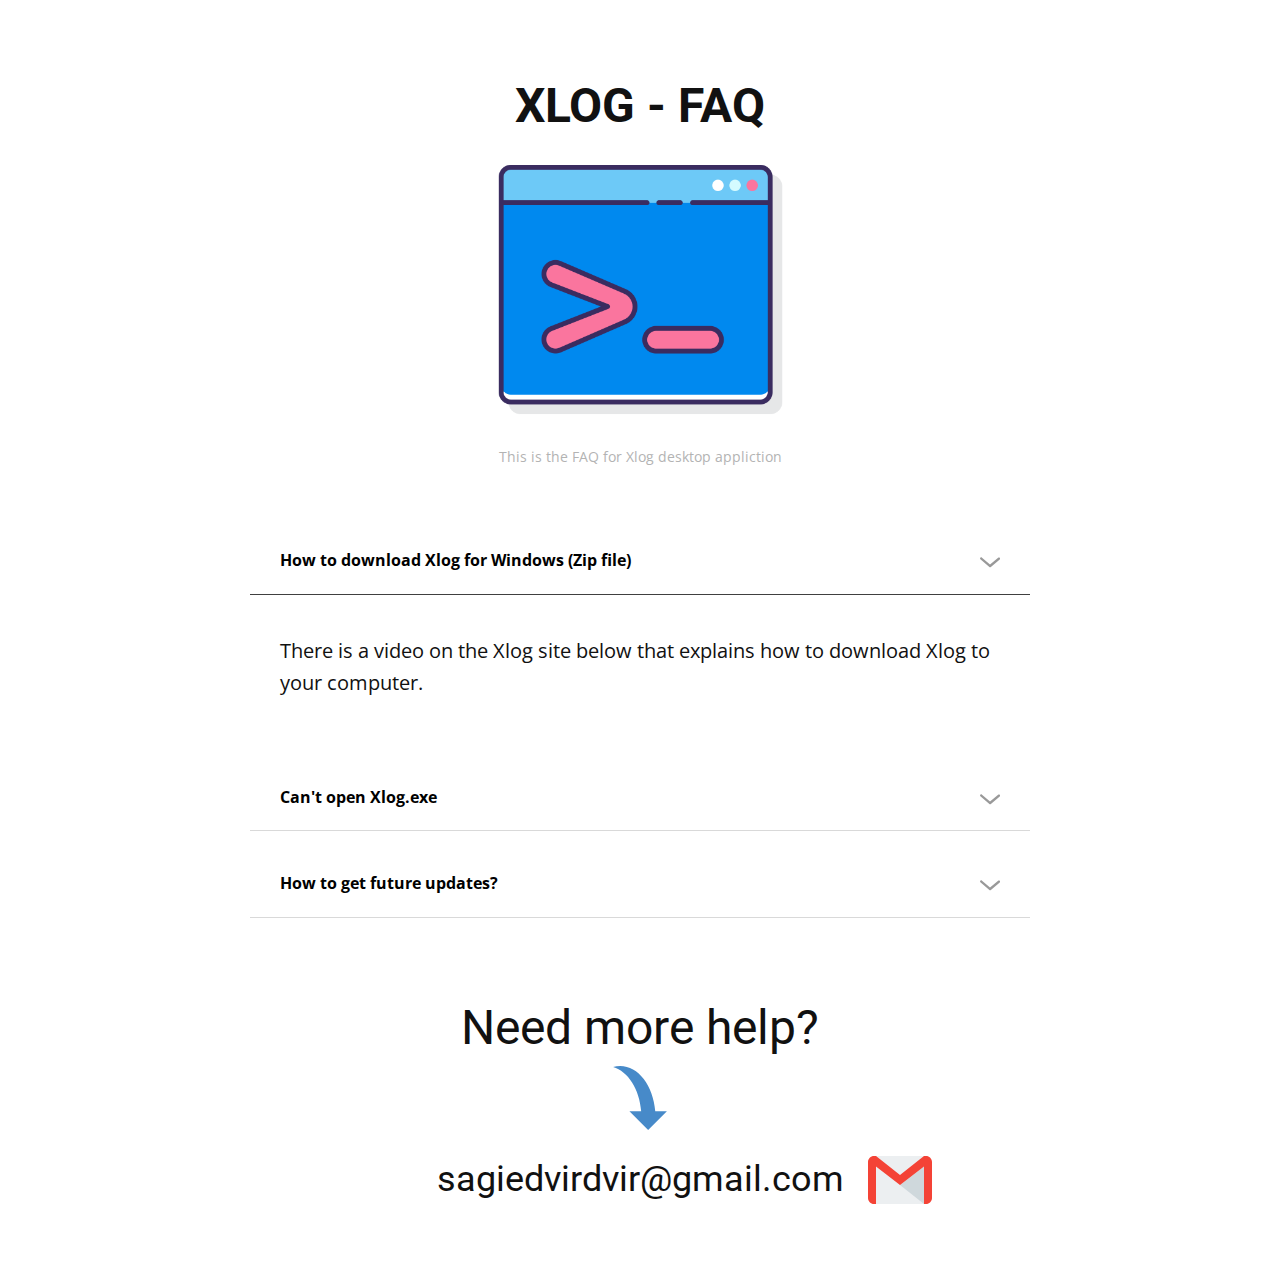
==== index.html @ 3dad3222 "Add files via upload" ====
<!DOCTYPE html>
<html style="font-size: 16px;">
<link rel="shortcut icon" href="command-line.png" />
  <head>
    <meta name="viewport" content="width=device-width, initial-scale=1.0">
    <meta charset="utf-8">
    <meta name="keywords" content="Xlog - faq, Need more help?, sagiedvirdvir@gmail.com">
    <meta name="description" content="">
    <meta name="page_type" content="np-template-header-footer-from-plugin">
    <title>Xlog - FAQ</title>
    <link rel="stylesheet" href="nicepage.css" media="screen">
<link rel="stylesheet" href="Xlog---FAQ.css" media="screen">
    <script class="u-script" type="text/javascript" src="jquery.js" defer=""></script>
    <script class="u-script" type="text/javascript" src="nicepage.js" defer=""></script>
    <meta name="generator" content="Nicepage 3.20.4, nicepage.com">
    <link id="u-theme-google-font" rel="stylesheet" href="https://fonts.googleapis.com/css?family=Roboto:100,100i,300,300i,400,400i,500,500i,700,700i,900,900i|Open+Sans:300,300i,400,400i,600,600i,700,700i,800,800i">
    
    
    <script type="application/ld+json">{
		"@context": "http://schema.org",
		"@type": "Organization",
		"name": ""
}</script>
    <meta name="theme-color" content="#478ac9">
    <meta property="og:title" content="Xlog - FAQ">
    <meta property="og:type" content="website">
  </head>
  <body data-home-page="Xlog---FAQ.html" data-home-page-title="Xlog - FAQ" class="u-body"><header class="u-clearfix u-header u-header" id="sec-d3b2"><div class="u-clearfix u-sheet u-sheet-1"></div></header>
    <section class="u-align-center u-clearfix u-section-1" id="carousel_a6ea">
      <div class="u-clearfix u-sheet u-sheet-1">
        <h2 class="u-text u-text-1">Xlog - faq</h2>
        <img class="u-image u-image-round u-preserve-proportions u-image-1" src="images/command-line.png" alt="" data-image-width="512" data-image-height="512" data-href="http://xlog.ml/" data-target="_blank" data-animation-name="jackInTheBox" data-animation-duration="1000" data-animation-delay="0" data-animation-direction="">
        <p class="u-text u-text-grey-30 u-text-2">This is the FAQ for Xlog desktop appliction</p>
        <div class="u-accordion u-expanded-width-lg u-expanded-width-md u-expanded-width-sm u-expanded-width-xs u-faq u-spacing-20 u-accordion-1">
          <div class="u-accordion-item">
            <a class="active u-accordion-link u-border-1 u-border-active-grey-75 u-border-grey-15 u-border-hover-grey-75 u-border-no-left u-border-no-right u-border-no-top u-button-style u-text-black u-accordion-link-1" id="link-accordion-4aab" aria-controls="accordion-4aab" aria-selected="true">
              <span class="u-accordion-link-text"> How to download Xlog for Windows (Zip file)</span><span class="u-accordion-link-icon u-icon u-text-black u-icon-1"><svg class="u-svg-link" preserveAspectRatio="xMidYMin slice" viewBox="0 0 16 16" style=""><use xmlns:xlink="http://www.w3.org/1999/xlink" xlink:href="#svg-d840"></use></svg><svg class="u-svg-content" viewBox="0 0 16 16" x="0px" y="0px" id="svg-d840" style=""><path d="M8,10.7L1.6,5.3c-0.4-0.4-1-0.4-1.3,0c-0.4,0.4-0.4,0.9,0,1.3l7.2,6.1c0.1,0.1,0.4,0.2,0.6,0.2s0.4-0.1,0.6-0.2l7.1-6
	c0.4-0.4,0.4-0.9,0-1.3c-0.4-0.4-1-0.4-1.3,0L8,10.7z"></path></svg></span>
            </a>
            <div class="u-accordion-active u-accordion-pane u-container-style u-accordion-pane-1" id="accordion-4aab" aria-labelledby="link-accordion-4aab">
              <div class="u-container-layout u-container-layout-1">
                <div class="fr-view u-clearfix u-rich-text u-text">
                  <p>
                    <span style="font-size: 1.25rem;">There is a video on the Xlog site below that explains how to download Xlog to your computer.</span>
                  </p>
                </div>
              </div>
            </div>
          </div>
          <div class="u-accordion-item u-accordion-item-2">
            <a class="u-accordion-link u-border-1 u-border-active-grey-75 u-border-grey-15 u-border-hover-grey-75 u-border-no-left u-border-no-right u-border-no-top u-button-style u-text-black u-accordion-link-2" id="link-accordion-6327" aria-controls="accordion-6327" aria-selected="false">
              <span class="u-accordion-link-text">Can't open Xlog.exe</span><span class="u-accordion-link-icon u-icon u-text-black u-icon-2"><svg class="u-svg-link" preserveAspectRatio="xMidYMin slice" viewBox="0 0 16 16" style=""><use xmlns:xlink="http://www.w3.org/1999/xlink" xlink:href="#svg-2924"></use></svg><svg class="u-svg-content" viewBox="0 0 16 16" x="0px" y="0px" id="svg-2924" style=""><path d="M8,10.7L1.6,5.3c-0.4-0.4-1-0.4-1.3,0c-0.4,0.4-0.4,0.9,0,1.3l7.2,6.1c0.1,0.1,0.4,0.2,0.6,0.2s0.4-0.1,0.6-0.2l7.1-6
	c0.4-0.4,0.4-0.9,0-1.3c-0.4-0.4-1-0.4-1.3,0L8,10.7z"></path></svg></span>
            </a>
            <div class="u-accordion-pane u-container-style u-accordion-pane-2" id="accordion-6327" aria-labelledby="link-accordion-6327">
              <div class="u-container-layout u-container-layout-2">
                <div class="fr-view u-clearfix u-rich-text u-text">
                  <p>If you can't open Xlog.exe file or you can open it but it's pop up black window for a 1 second you need to delete all Xlog files and reinstall Xlog.</p>
                </div>
              </div>
            </div>
          </div>
          <div class="u-accordion-item">
            <a class="u-accordion-link u-border-1 u-border-active-grey-75 u-border-grey-15 u-border-hover-grey-75 u-border-no-left u-border-no-right u-border-no-top u-button-style u-text-black u-accordion-link-3" id="link-accordion-eb1f" aria-controls="accordion-eb1f" aria-selected="false">
              <span class="u-accordion-link-text">How to get future updates?</span><span class="u-accordion-link-icon u-icon u-text-black u-icon-3"><svg class="u-svg-link" preserveAspectRatio="xMidYMin slice" viewBox="0 0 16 16" style=""><use xmlns:xlink="http://www.w3.org/1999/xlink" xlink:href="#svg-92e4"></use></svg><svg class="u-svg-content" viewBox="0 0 16 16" x="0px" y="0px" id="svg-92e4" style=""><path d="M8,10.7L1.6,5.3c-0.4-0.4-1-0.4-1.3,0c-0.4,0.4-0.4,0.9,0,1.3l7.2,6.1c0.1,0.1,0.4,0.2,0.6,0.2s0.4-0.1,0.6-0.2l7.1-6
	c0.4-0.4,0.4-0.9,0-1.3c-0.4-0.4-1-0.4-1.3,0L8,10.7z"></path></svg></span>
            </a>
            <div class="u-accordion-pane u-container-style u-accordion-pane-3" id="accordion-eb1f" aria-labelledby="link-accordion-eb1f">
              <div class="u-container-layout u-container-layout-3">
                <div class="fr-view u-clearfix u-rich-text u-text">
                  <p>If you want to get the latest updates you need to look at the site sometimes to check if there is an update.</p>
                </div>
              </div>
            </div>
          </div>
        </div>
        <h1 class="u-text u-text-6">Need more help?</h1><span class="u-icon u-icon-circle u-text-palette-1-base u-icon-4"><svg class="u-svg-link" preserveAspectRatio="xMidYMin slice" viewBox="0 0 60.731 60.731" style=""><use xmlns:xlink="http://www.w3.org/1999/xlink" xlink:href="#svg-919c"></use></svg><svg class="u-svg-content" viewBox="0 0 60.731 60.731" x="0px" y="0px" id="svg-919c" style="enable-background:new 0 0 60.731 60.731;"><g><g><path d="M44.853,42.952h11.031L38.101,60.731L20.324,42.952h11.16C29.908,22.001,18.995,5.075,4.847,0.96    C7.007,0.332,9.243,0,11.529,0C28.812,0,43.037,18.8,44.853,42.952z"></path>
</g>
</g></svg></span>
        <h2 class="u-text u-text-7">sagiedvirdvir@gmail.com</h2><span class="u-icon u-icon-circle u-text-palette-1-base u-icon-5"><svg class="u-svg-link" preserveAspectRatio="xMidYMin slice" viewBox="0 0 512 512" style=""><use xmlns:xlink="http://www.w3.org/1999/xlink" xlink:href="#svg-7df0"></use></svg><svg class="u-svg-content" viewBox="0 0 512 512" x="0px" y="0px" id="svg-7df0" style="enable-background:new 0 0 512 512;"><rect x="64" y="64" style="fill:#ECEFF1;" width="384" height="384"></rect><polygon style="fill:#CFD8DC;" points="256,296.384 448,448 448,148.672 "></polygon><path style="fill:#F44336;" d="M464,64h-16L256,215.616L64,64H48C21.504,64,0,85.504,0,112v288c0,26.496,21.504,48,48,48h16V148.672  l192,147.68L448,148.64V448h16c26.496,0,48-21.504,48-48V112C512,85.504,490.496,64,464,64z"></path></svg></span>
      </div>
    </section>
    
     
        
      </a>
    </section>
  </body>
</html>
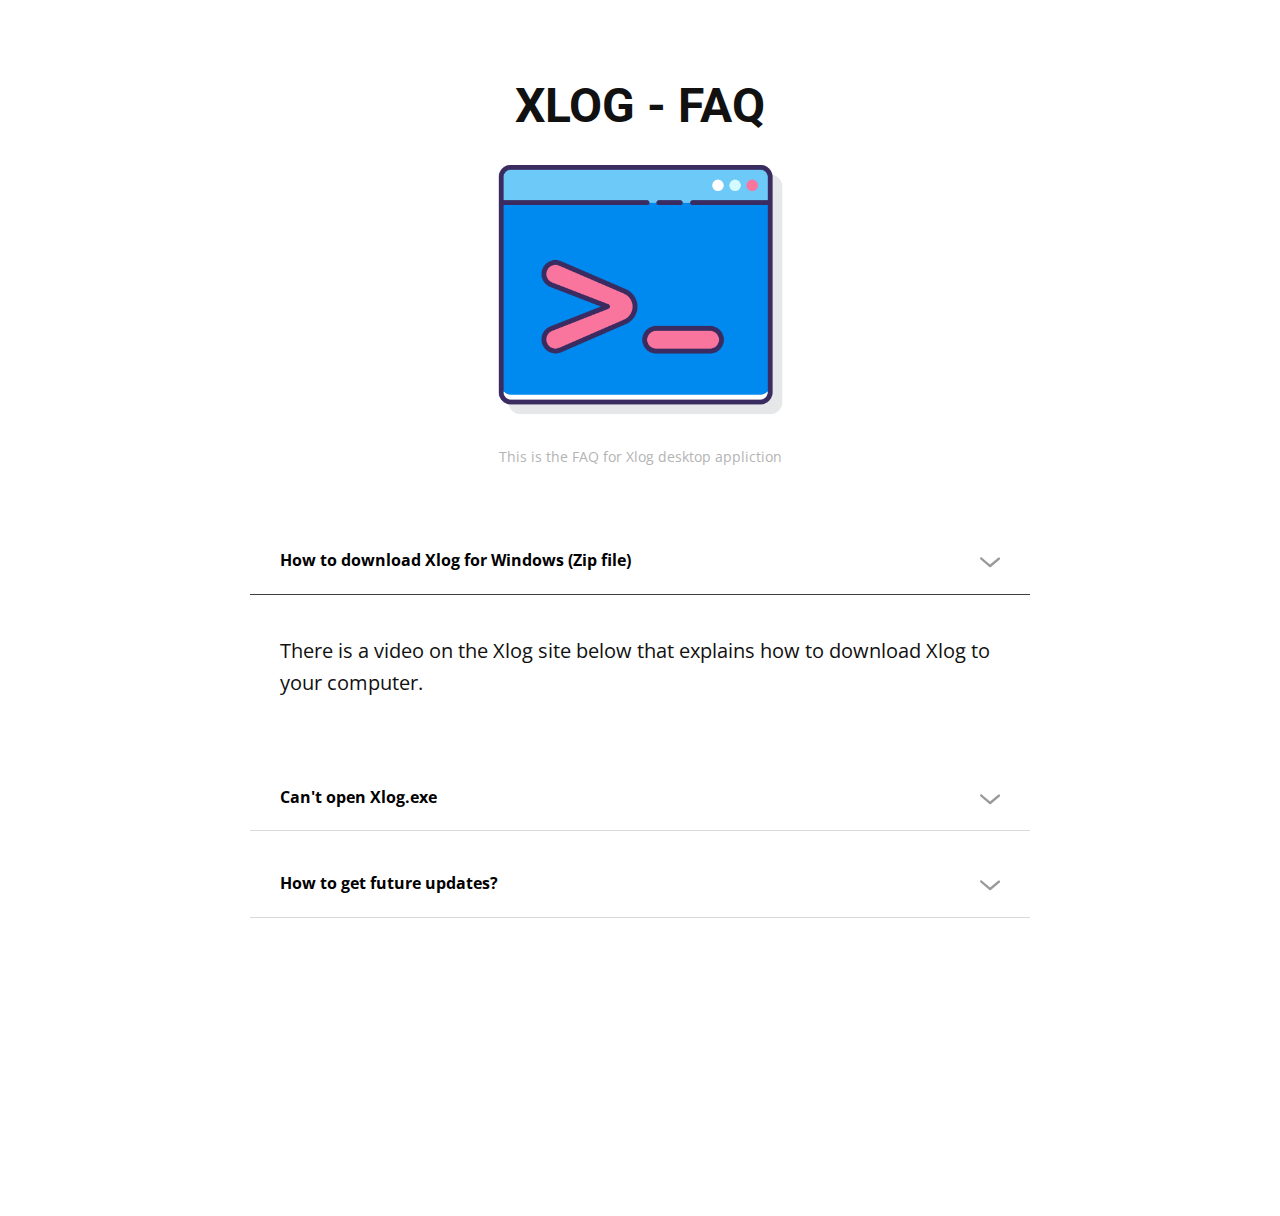
==== commit 3c379b54: "Update index.html" ====
--- a/index.html
+++ b/index.html
@@ -74,16 +74,10 @@
             </div>
           </div>
         </div>
-        <h1 class="u-text u-text-6">Need more help?</h1><span class="u-icon u-icon-circle u-text-palette-1-base u-icon-4"><svg class="u-svg-link" preserveAspectRatio="xMidYMin slice" viewBox="0 0 60.731 60.731" style=""><use xmlns:xlink="http://www.w3.org/1999/xlink" xlink:href="#svg-919c"></use></svg><svg class="u-svg-content" viewBox="0 0 60.731 60.731" x="0px" y="0px" id="svg-919c" style="enable-background:new 0 0 60.731 60.731;"><g><g><path d="M44.853,42.952h11.031L38.101,60.731L20.324,42.952h11.16C29.908,22.001,18.995,5.075,4.847,0.96    C7.007,0.332,9.243,0,11.529,0C28.812,0,43.037,18.8,44.853,42.952z"></path>
-</g>
-</g></svg></span>
-        <h2 class="u-text u-text-7">sagiedvirdvir@gmail.com</h2><span class="u-icon u-icon-circle u-text-palette-1-base u-icon-5"><svg class="u-svg-link" preserveAspectRatio="xMidYMin slice" viewBox="0 0 512 512" style=""><use xmlns:xlink="http://www.w3.org/1999/xlink" xlink:href="#svg-7df0"></use></svg><svg class="u-svg-content" viewBox="0 0 512 512" x="0px" y="0px" id="svg-7df0" style="enable-background:new 0 0 512 512;"><rect x="64" y="64" style="fill:#ECEFF1;" width="384" height="384"></rect><polygon style="fill:#CFD8DC;" points="256,296.384 448,448 448,148.672 "></polygon><path style="fill:#F44336;" d="M464,64h-16L256,215.616L64,64H48C21.504,64,0,85.504,0,112v288c0,26.496,21.504,48,48,48h16V148.672  l192,147.68L448,148.64V448h16c26.496,0,48-21.504,48-48V112C512,85.504,490.496,64,464,64z"></path></svg></span>
-      </div>
-    </section>
-    
+
      
         
       </a>
     </section>
   </body>
-</html>+</html>
